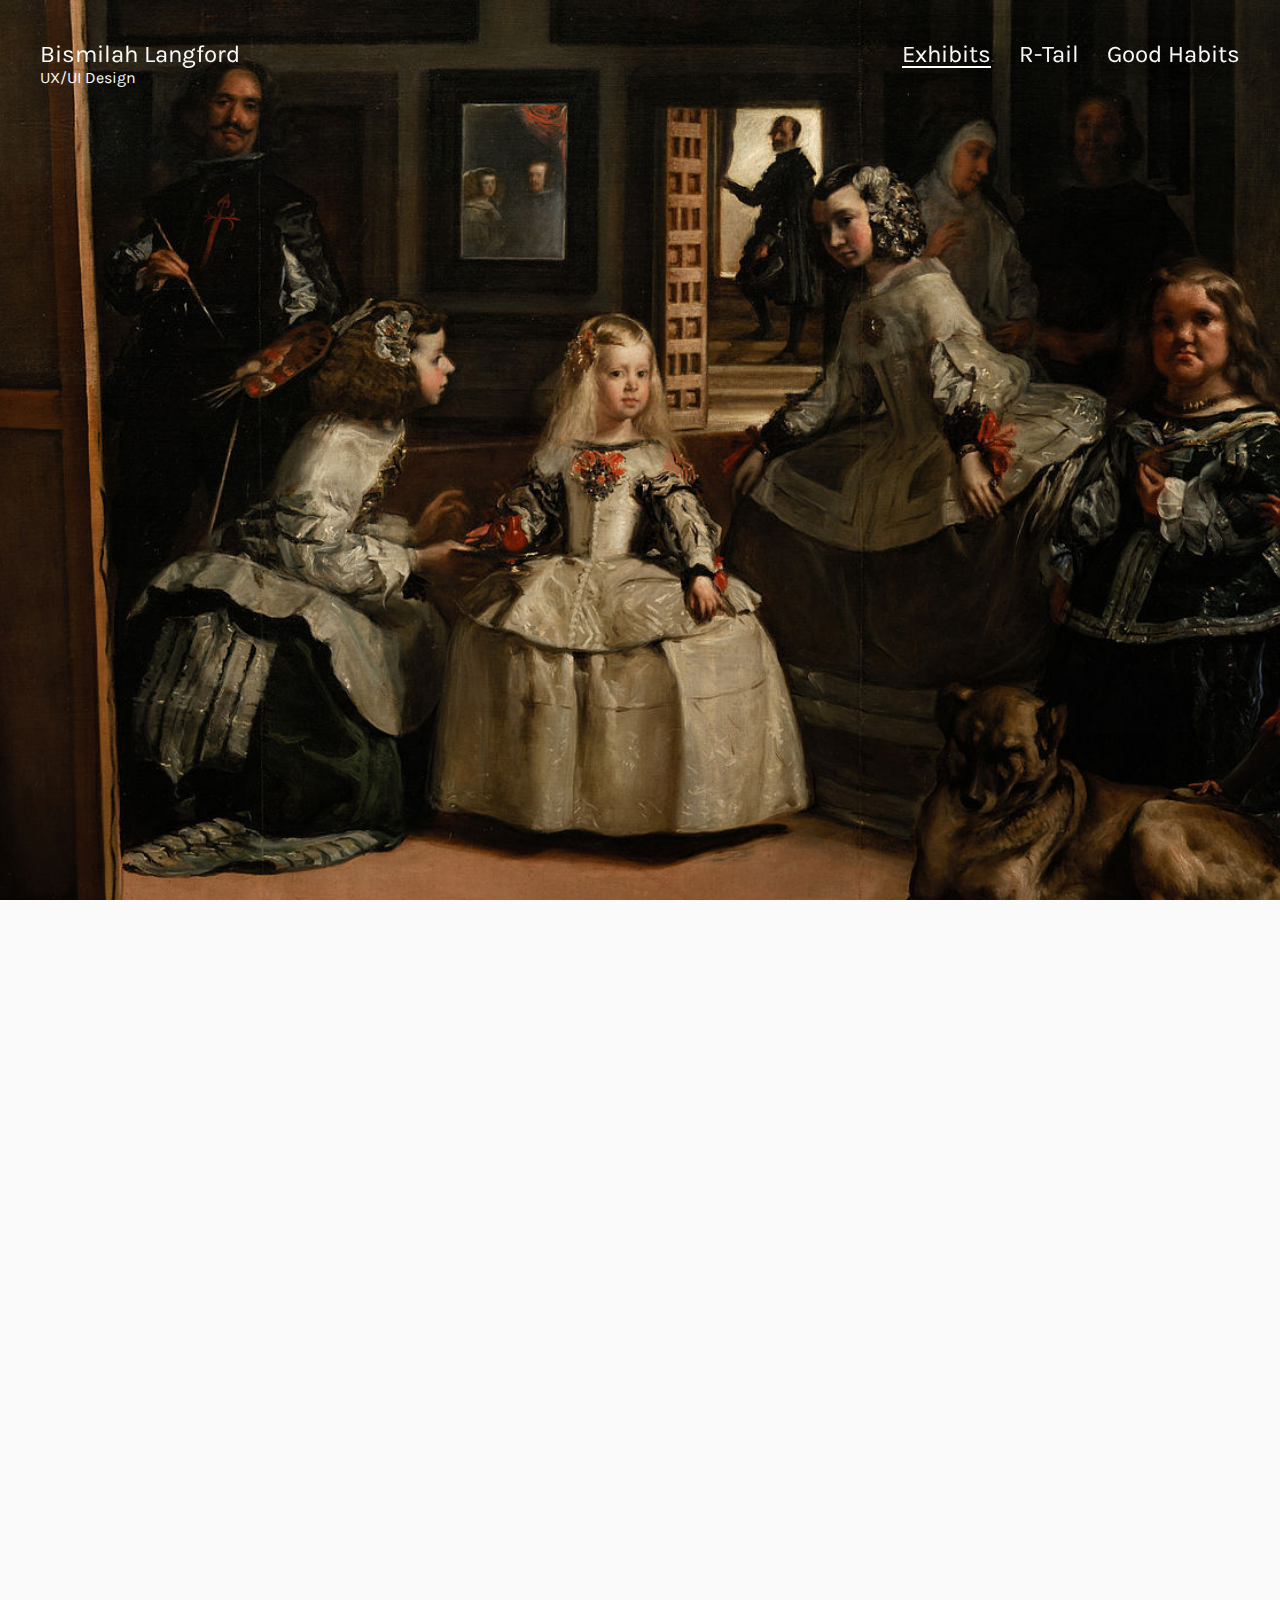
==== exhibits/index.html @ 6259ef2e "initial commit" ====
<!DOCTYPE html>
<html lang="en">
  <head>
    <meta charset="utf-8" />
    <link rel="shortcut icon" href="icons/favicon.ico" />
    <meta name="viewport" content="width=device-width, initial-scale=1" />
    <meta name="theme-color" content="#FFFFFF" />
    <link rel="manifest" href="manifest.json" />
    <link rel="canonical" href="/" />

    <meta content="yes" name="apple-mobile-web-app-capable" />
    <meta content="default" name="apple-mobile-web-app-status-bar-style" />
    <meta content="#FFFFFF" name="theme-color" />

    <meta content="website" property="og:type" />
    <meta content="Bismilah Langford. UX/UI Design" property="og:site_name" />
    <meta content="summary_large_image" name="twitter:card" />
    <meta content="Bismilah Langford. UX/UI Design" name="twitter:text:title" />
    <meta content="/" property="og:url" />
    <meta content="/" name="twitter:url" />
    <meta content="social.png" property="og:image" />
    <meta content="1329" property="og:image:width" />
    <meta content="664" property="og:image:height" />
    <meta content="social.png" name="twitter:image" />
    <meta content="1329" name="twitter:image:width" />
    <meta content="664" name="twitter:image:height" />
    <meta content="social.png" property="og:image" />
    <meta content="1329" property="og:image:width" />
    <meta content="664" property="og:image:height" />

    <meta content="@bislangford" name="twitter:site" />
    <meta content="@bislangford" name="twitter:creator" />

    <meta
      content="Bismilah Langford. UX/UI Design"
      name="apple-mobile-web-app-title"
    />
    <meta content="Bismilah Langford. UX/UI Design" property="og:title" />
    <meta content="Bismilah Langford. UX/UI Design" name="twitter:title" />
    <title>Bismilah Langford. UX/UI Design</title>

    <meta property="og:description" content="Bismilah Langford. UX/UI Design" />
    <meta
      name="twitter:description"
      content="Bismilah Langford. UX/UI Design"
    />
    <meta name="description" content="Bismilah Langford. UX/UI Design" />
    <link
      href="https://fonts.googleapis.com/css?family=Karla&display=swap"
      rel="stylesheet"
    />
    <link rel="stylesheet" href="../css/section.css" />
  </head>
  <body>
    <header>
      <a href="../" data-project="exhibits" class="active"
        >Bismilah Langford
      </a>
      <br />
      UX/UI Design
      <nav>
        <a href="#" data-project="exhibits" class="active">Exhibits</a>
        <a href="../r-tail" data-project="r-tail">R-Tail</a>
        <a href="../good-habits" data-project="good-habits">Good Habits</a>
      </nav>
      <img
        data-project="exhibits"
        src="../img/exhibits/cover.jpg"
        role="presentation"
      />
      <h2>
        Exhibits.<br />
        The app for art lovers.
      </h2>
    </header>
    <main>
      <section>
        <div class="content">
          <h3>UX Research</h3>
          <p class="description">
            Lorem ipsum dolor sit amet consectetur adipiscing elit magna, etiam
            curabitur dapibus habitasse enim sed dictumst, dignissim penatibus
            vestibulum nibh aliquet eleifend velit. Lacinia congue dis montes
            dapibus justo, inceptos accumsan ante tristique suscipit cum, sem
            fermentum maecenas magna. Pretium hendrerit venenatis euismod cras
            iaculis tristique dui penatibus pulvinar ante, taciti varius nisi
            habitasse lectus sodales purus mollis ultricies sed, porta enim
            lobortis aenean augue inceptos non ac diam.
          </p>
        </div>
        <div class="content">
          <h3>Wireframing</h3>
          <p class="description">
            Lorem ipsum dolor sit amet consectetur adipiscing elit magna, etiam
            curabitur dapibus habitasse enim sed dictumst, dignissim penatibus
            vestibulum nibh aliquet eleifend velit. Lacinia congue dis montes
            dapibus justo, inceptos accumsan ante tristique suscipit cum, sem
            fermentum maecenas magna. Pretium hendrerit venenatis euismod cras
            iaculis tristique dui penatibus pulvinar ante, taciti varius nisi
            habitasse lectus sodales purus mollis ultricies sed, porta enim
            lobortis aenean augue inceptos non ac diam.
          </p>
        </div>
        <div class="content">
          <h3>Visual Design</h3>
          <p class="description">
            Lorem ipsum dolor sit amet consectetur adipiscing elit magna, etiam
            curabitur dapibus habitasse enim sed dictumst, dignissim penatibus
            vestibulum nibh aliquet eleifend velit. Lacinia congue dis montes
            dapibus justo, inceptos accumsan ante tristique suscipit cum, sem
            fermentum maecenas magna. Pretium hendrerit venenatis euismod cras
            iaculis tristique dui penatibus pulvinar ante, taciti varius nisi
            habitasse lectus sodales purus mollis ultricies sed, porta enim
            lobortis aenean augue inceptos non ac diam.
          </p>
        </div>
        <div class="content">
          <h3>Prototype</h3>
          <p class="description">
            Lorem ipsum dolor sit amet consectetur adipiscing elit magna, etiam
            curabitur dapibus habitasse enim sed dictumst, dignissim penatibus
            vestibulum nibh aliquet eleifend velit. Lacinia congue dis montes
            dapibus justo, inceptos accumsan ante tristique suscipit cum, sem
            fermentum maecenas magna. Pretium hendrerit venenatis euismod cras
            iaculis tristique dui penatibus pulvinar ante, taciti varius nisi
            habitasse lectus sodales purus mollis ultricies sed, porta enim
            lobortis aenean augue inceptos non ac diam.
          </p>
        </div>
      </section>
      <aside>
        <div class="asideSection">
          <img
            data-project="exhibits"
            src="../img/exhibits/1.jpg"
            role="presentation"
          />
          0
        </div>
        <div class="asideSection">
          <img
            data-project="exhibits"
            src="../img/exhibits/2.jpg"
            role="presentation"
          />
          1
        </div>
        <div class="asideSection">
          <img
            data-project="exhibits"
            src="../img/exhibits/3.jpg"
            role="presentation"
          />
          2
        </div>
        <div class="asideSection">
          <img
            data-project="exhibits"
            src="../img/exhibits/4.jpg"
            role="presentation"
          />
          3
        </div>
      </aside>
    </main>
  </body>
  <script src="../js/section-scripts.js" async defer></script>
</html>
---- css/section.css ----
@import "./common.css";

header {
  animation: shrink-cover 500ms ease-in-out forwards;
}

@keyframes shrink-cover {
  100% {
    height: 70vh;
  }
}

nav {
  position: absolute;
  top: var(--margin);
  right: var(--margin);
  z-index: 1;
}

a,
a:visited {
  color: #fafafa;
  text-decoration: none;
  font-size: 3rem;
  filter: drop-shadow(0 0rem 1rem rgba(0, 0, 0, 0.1));
}

nav a {
  margin-left: 3rem;
}

nav a:hover,
nav a.active {
  background-image: linear-gradient(
    transparent 92%,
    rgba(255, 255, 255, 1) 92%
  );
}

header h2 {
  position: absolute;
  bottom: 35vh;
  font-size: 6rem;
  color: #fafafa;
  opacity: 0;
  animation: appear 1000ms ease-in-out forwards;
  filter: var(--shadow);
  transform: translateY(50%);
}

@keyframes appear {
  100% {
    opacity: 1;
  }
}

main {
  position: relative;
  display: flex;
}

section {
  flex: 1;
  opacity: 0;
  animation: appear 500ms ease-in-out forwards 1000ms;
  padding: 0 calc(var(--margin) * 2) 0 var(--margin);
}

section .content {
  display: flex;
  flex-direction: column;
  justify-content: center;
  height: 100vh;
  max-width: 80rem;
  transition: opacity 500ms linear;
}

section .content h3 {
  font-size: 4rem;
  line-height: 6rem;
}

section .content .description {
  font-size: 3rem;
  line-height: 4rem;
}

aside {
  position: sticky;
  top: 0;
  flex: 1;
  height: 100vh;
}

.asideSection {
  position: absolute;
  top: 0;
  width: 100%;
  height: 100%;
  opacity: 0;
  transition: opacity 500ms linear;
}

.asideSection img {
  width: 100%;
  height: 100%;
  object-position: center center;
  object-fit: contain;
}
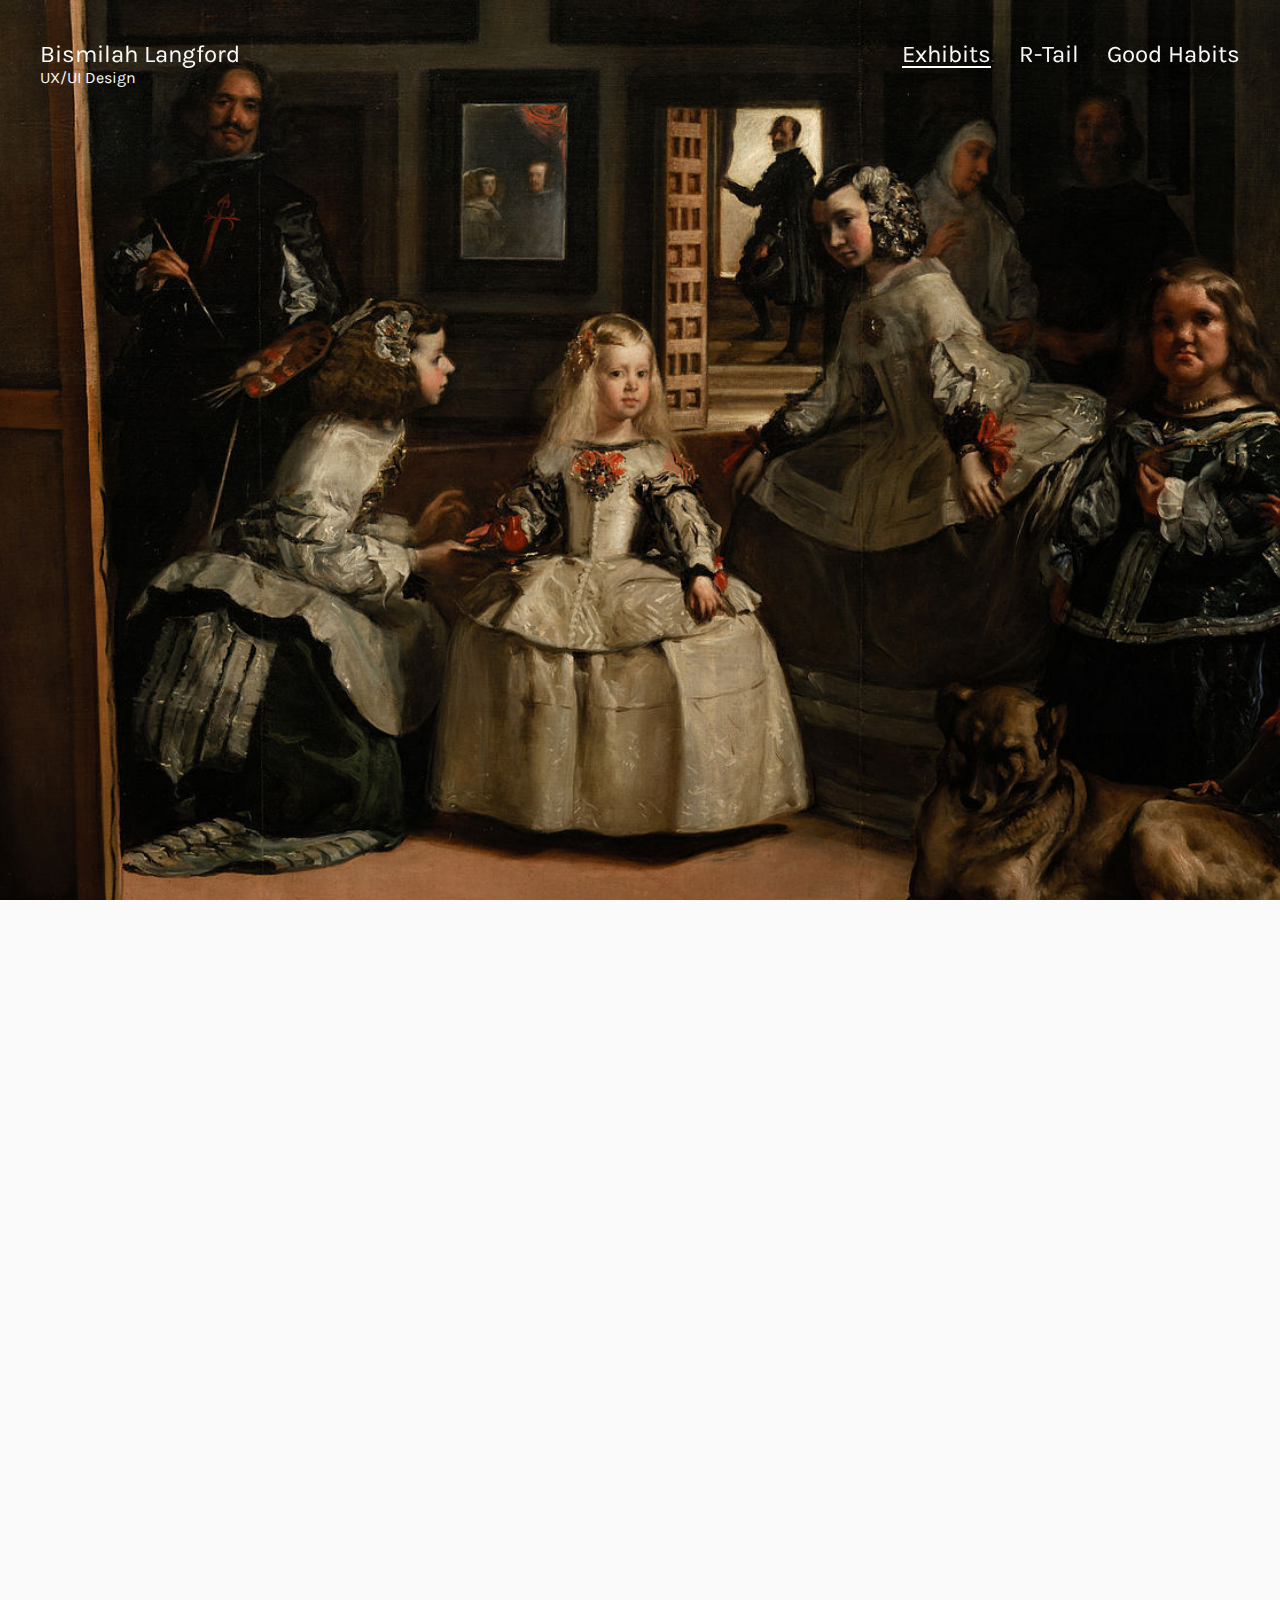
==== commit 2be009d1: "adds exhibits content" ====
--- a/exhibits/index.html
+++ b/exhibits/index.html
@@ -53,113 +53,90 @@
   </head>
   <body>
     <header>
-      <a href="../" data-project="exhibits" class="active"
-        >Bismilah Langford
-      </a>
+      <a href="../" class="active">Bismilah Langford</a>
       <br />
       UX/UI Design
       <nav>
-        <a href="#" data-project="exhibits" class="active">Exhibits</a>
-        <a href="../r-tail" data-project="r-tail">R-Tail</a>
-        <a href="../good-habits" data-project="good-habits">Good Habits</a>
+        <a href="#" class="active">Exhibits</a>
+        <a href="../r-tail">R-Tail</a>
+        <a href="../good-habits">Good Habits</a>
       </nav>
       <img
-        data-project="exhibits"
         src="../img/exhibits/cover.jpg"
         role="presentation"
       />
       <h2>
-        Exhibits.<br />
-        The app for art lovers.
+        Exhibits<br />
+        La app para los aficionados al arte
       </h2>
     </header>
     <main>
       <section>
         <div class="content">
-          <h3>UX Research</h3>
+          <h3>Exhibits busca mejorar la experiencia de los asistentes a museos y exposiciones</h3>
+        </div>
+        <div class="content">
+          <h3>User Research</h3>
           <p class="description">
-            Lorem ipsum dolor sit amet consectetur adipiscing elit magna, etiam
-            curabitur dapibus habitasse enim sed dictumst, dignissim penatibus
-            vestibulum nibh aliquet eleifend velit. Lacinia congue dis montes
-            dapibus justo, inceptos accumsan ante tristique suscipit cum, sem
-            fermentum maecenas magna. Pretium hendrerit venenatis euismod cras
-            iaculis tristique dui penatibus pulvinar ante, taciti varius nisi
-            habitasse lectus sodales purus mollis ultricies sed, porta enim
-            lobortis aenean augue inceptos non ac diam.
+              Un alto porcentaje de los usuarios encuestados cree que podría haber disfrutado más de una exposición si hubiera más información sobre las obras o ésta fuera más amena y variada. Además, el 100% afirma haberse perdido una exposición que consideraban interesante por “no enterarse a tiempo”.
           </p>
         </div>
         <div class="content">
-          <h3>Wireframing</h3>
           <p class="description">
-            Lorem ipsum dolor sit amet consectetur adipiscing elit magna, etiam
-            curabitur dapibus habitasse enim sed dictumst, dignissim penatibus
-            vestibulum nibh aliquet eleifend velit. Lacinia congue dis montes
-            dapibus justo, inceptos accumsan ante tristique suscipit cum, sem
-            fermentum maecenas magna. Pretium hendrerit venenatis euismod cras
-            iaculis tristique dui penatibus pulvinar ante, taciti varius nisi
-            habitasse lectus sodales purus mollis ultricies sed, porta enim
-            lobortis aenean augue inceptos non ac diam.
+            Exhibits soluciona estos problemas a través de 3 funcionalidades:
+            <br>
+            <br>
+            <h3>Contenido didáctico</h3>
+            Información sobre el contexto histórico, las
+            técnicas utilizadas o los datos biográficos del artista presentada
+            de manera breve y amena.
           </p>
         </div>
         <div class="content">
-          <h3>Visual Design</h3>
+          <h3>Audioguías</h3>
           <p class="description">
-            Lorem ipsum dolor sit amet consectetur adipiscing elit magna, etiam
-            curabitur dapibus habitasse enim sed dictumst, dignissim penatibus
-            vestibulum nibh aliquet eleifend velit. Lacinia congue dis montes
-            dapibus justo, inceptos accumsan ante tristique suscipit cum, sem
-            fermentum maecenas magna. Pretium hendrerit venenatis euismod cras
-            iaculis tristique dui penatibus pulvinar ante, taciti varius nisi
-            habitasse lectus sodales purus mollis ultricies sed, porta enim
-            lobortis aenean augue inceptos non ac diam.
+            Los usuarios pueden acceder a información sobre las obras enfocando la cámara del dispositivo a las mismas.
           </p>
         </div>
         <div class="content">
-          <h3>Prototype</h3>
+          <h3>Notificaciones</h3>
           <p class="description">
-            Lorem ipsum dolor sit amet consectetur adipiscing elit magna, etiam
-            curabitur dapibus habitasse enim sed dictumst, dignissim penatibus
-            vestibulum nibh aliquet eleifend velit. Lacinia congue dis montes
-            dapibus justo, inceptos accumsan ante tristique suscipit cum, sem
-            fermentum maecenas magna. Pretium hendrerit venenatis euismod cras
-            iaculis tristique dui penatibus pulvinar ante, taciti varius nisi
-            habitasse lectus sodales purus mollis ultricies sed, porta enim
-            lobortis aenean augue inceptos non ac diam.
+            Los usuarios reciben alertas cuando las exposiciones que han marcado como favoritas están a punto de empezar o acabar.
           </p>
         </div>
       </section>
       <aside>
         <div class="asideSection">
-          <img
-            data-project="exhibits"
-            src="../img/exhibits/1.jpg"
-            role="presentation"
-          />
-          0
+          <div class="phone">
+            <video src="../img/exhibits/home+tarjetas.mp4" role="presentation" autoplay loop no-controls></video>
+          </div>
         </div>
         <div class="asideSection">
           <img
-            data-project="exhibits"
-            src="../img/exhibits/2.jpg"
+            src="../img/exhibits/wireframes.png"
             role="presentation"
           />
-          1
         </div>
         <div class="asideSection">
-          <img
-            data-project="exhibits"
-            src="../img/exhibits/3.jpg"
-            role="presentation"
-          />
-          2
+            <div class="phone">
+              <video src="../img/exhibits/contenido-didactico.mp4" role="presentation" autoplay loop no-controls></video>
+          </div>
         </div>
         <div class="asideSection">
-          <img
-            data-project="exhibits"
-            src="../img/exhibits/4.jpg"
-            role="presentation"
-          />
-          3
+          <div class="phone">
+            <img
+              src="../img/exhibits/auduioguias.jpg"
+              role="presentation"
+            />
+          </div>
+        </div>
+        <div class="asideSection">
+          <div class="phone">
+            <img
+              src="../img/exhibits/notificaciones.jpg"
+              role="presentation"
+            />
+          </div>
         </div>
       </aside>
     </main>
--- a/css/section.css
+++ b/css/section.css
@@ -60,10 +60,10 @@
 }
 
 section {
-  flex: 1;
+  width: 33.33%;
   opacity: 0;
   animation: appear 500ms ease-in-out forwards 1000ms;
-  padding: 0 calc(var(--margin) * 2) 0 var(--margin);
+  padding: 0 var(--margin) 0 var(--margin);
 }
 
 section .content {
@@ -73,16 +73,17 @@
   height: 100vh;
   max-width: 80rem;
   transition: opacity 500ms linear;
+  letter-spacing: 0;
 }
 
 section .content h3 {
-  font-size: 4rem;
-  line-height: 6rem;
+  font-size: 3rem;
+  line-height: 5rem;
 }
 
 section .content .description {
-  font-size: 3rem;
-  line-height: 4rem;
+  font-size: 2.5rem;
+  line-height: 3rem;
 }
 
 aside {
@@ -107,3 +108,21 @@
   object-position: center center;
   object-fit: contain;
 }
+
+.asideSection .phone {
+  width: 100%;
+  height: 100%;
+  background: url("../img/phone.png") center center no-repeat;
+  background-size: auto 100vh;
+  position: relative;
+}
+
+.asideSection .phone img,
+.asideSection .phone video {
+  width: auto;
+  height: 63.84%;
+  position: absolute;
+  top: 50%;
+  right: 50%;
+  transform: translate(50%, -50%);
+}
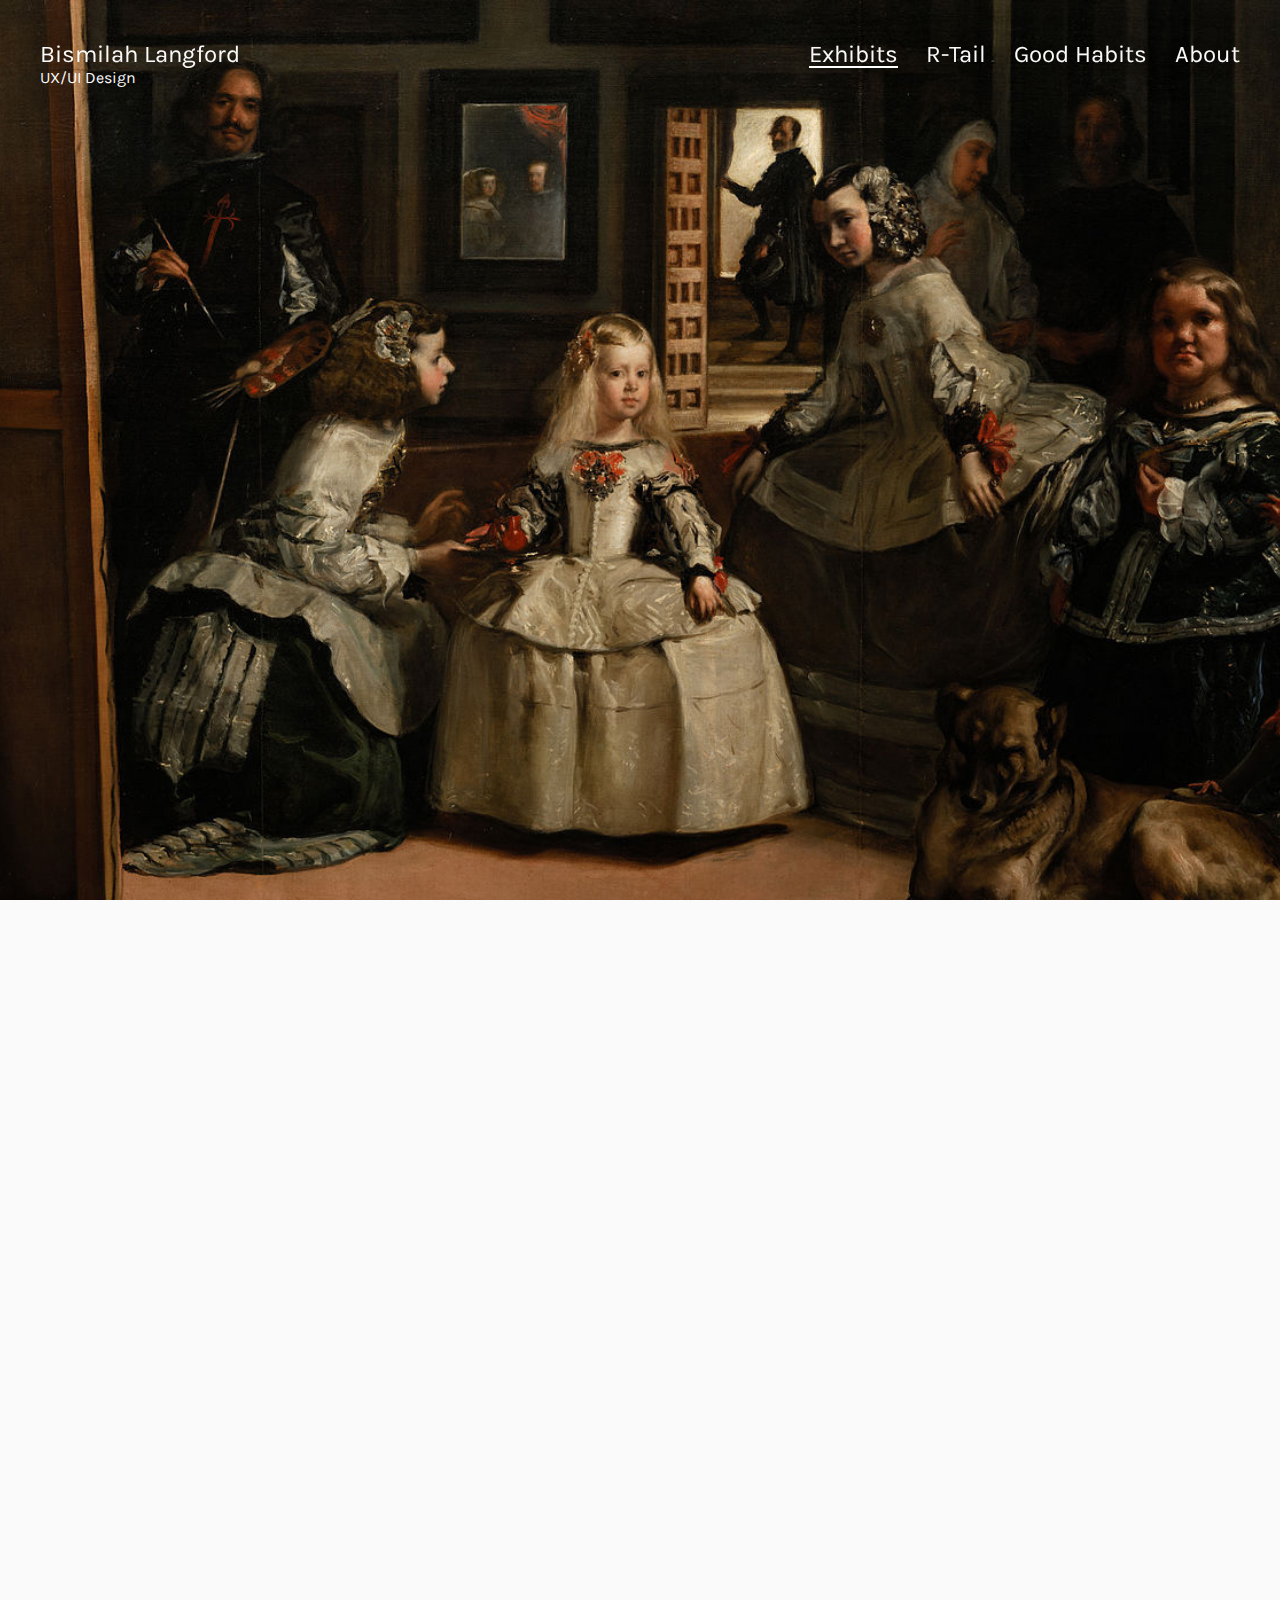
==== commit 0603bb6a: "last" ====
--- a/exhibits/index.html
+++ b/exhibits/index.html
@@ -53,18 +53,16 @@
   </head>
   <body>
     <header>
-      <a href="../" class="active">Bismilah Langford</a>
+      <a href="../">Bismilah Langford</a>
       <br />
       UX/UI Design
       <nav>
         <a href="#" class="active">Exhibits</a>
         <a href="../r-tail">R-Tail</a>
         <a href="../good-habits">Good Habits</a>
+        <a href="https://www.linkedin.com/in/bismilahlf/">About</a>
       </nav>
-      <img
-        src="../img/exhibits/cover.jpg"
-        role="presentation"
-      />
+      <img src="../img/exhibits/cover.jpg" role="presentation" />
       <h2>
         Exhibits<br />
         La app para los aficionados al arte
@@ -73,70 +71,66 @@
     <main>
       <section>
         <div class="content">
-          <h3>Exhibits busca mejorar la experiencia de los asistentes a museos y exposiciones</h3>
+          <h3>
+            Exhibits busca mejorar la experiencia de los asistentes a museos y
+            exposiciones
+          </h3>
         </div>
         <div class="content">
           <h3>User Research</h3>
           <p class="description">
-              Un alto porcentaje de los usuarios encuestados cree que podría haber disfrutado más de una exposición si hubiera más información sobre las obras o ésta fuera más amena y variada. Además, el 100% afirma haberse perdido una exposición que consideraban interesante por “no enterarse a tiempo”.
+            Un 45 % de los encuestados opinó que en su última visita a una
+            exposición no había suficiente información sobre las obras o ésta
+            les resultó poco variada o amena. Además, el 100 % afirmó haberse
+            perdido una exposición que consideraban interesante por “no
+            enterarse a tiempo”.
           </p>
         </div>
         <div class="content">
+          FEATURES
+          <h3>Contenido didáctico</h3>
           <p class="description">
-            Exhibits soluciona estos problemas a través de 3 funcionalidades:
-            <br>
-            <br>
-            <h3>Contenido didáctico</h3>
-            Información sobre el contexto histórico, las
-            técnicas utilizadas o los datos biográficos del artista presentada
-            de manera breve y amena.
+            Información sobre el contexto histórico, las técnicas utilizadas o
+            los datos biográficos del artista presentada de manera breve y
+            amena.
           </p>
         </div>
         <div class="content">
+          FEATURES
           <h3>Audioguías</h3>
           <p class="description">
-            Los usuarios pueden acceder a información sobre las obras enfocando la cámara del dispositivo a las mismas.
+            Los usuarios pueden acceder a información sobre las obras enfocando
+            la cámara del dispositivo a las mismas.
           </p>
         </div>
         <div class="content">
+          FEATURES
           <h3>Notificaciones</h3>
           <p class="description">
-            Los usuarios reciben alertas cuando las exposiciones que han marcado como favoritas están a punto de empezar o acabar.
+            Los usuarios reciben alertas cuando las exposiciones que han marcado
+            como favoritas están a punto de empezar o acabar.
           </p>
         </div>
       </section>
       <aside>
-        <div class="asideSection">
-          <div class="phone">
-            <video src="../img/exhibits/home+tarjetas.mp4" role="presentation" autoplay loop no-controls></video>
-          </div>
+        <div class="asideSection phone">
+          <video src="../img/exhibits/home+tarjetas.mp4" autoplay loop></video>
         </div>
         <div class="asideSection">
-          <img
-            src="../img/exhibits/wireframes.png"
-            role="presentation"
-          />
+          <img src="../img/exhibits/wireframes.png" />
         </div>
-        <div class="asideSection">
-            <div class="phone">
-              <video src="../img/exhibits/contenido-didactico.mp4" role="presentation" autoplay loop no-controls></video>
-          </div>
+        <div class="asideSection phone">
+          <video
+            src="../img/exhibits/contenido-didactico.mp4"
+            autoplay
+            loop
+          ></video>
         </div>
-        <div class="asideSection">
-          <div class="phone">
-            <img
-              src="../img/exhibits/auduioguias.jpg"
-              role="presentation"
-            />
-          </div>
+        <div class="asideSection phone">
+          <img src="../img/exhibits/auduioguias.jpg" />
         </div>
-        <div class="asideSection">
-          <div class="phone">
-            <img
-              src="../img/exhibits/notificaciones.jpg"
-              role="presentation"
-            />
-          </div>
+        <div class="asideSection phone">
+          <img src="../img/exhibits/notificaciones.jpg" />
         </div>
       </aside>
     </main>
--- a/css/section.css
+++ b/css/section.css
@@ -46,6 +46,7 @@
   animation: appear 1000ms ease-in-out forwards;
   filter: var(--shadow);
   transform: translateY(50%);
+  text-shadow: 0 2px 5px rgba(0, 0, 0, 0.05);
 }
 
 @keyframes appear {
@@ -60,7 +61,7 @@
 }
 
 section {
-  width: 33.33%;
+  width: 40%;
   opacity: 0;
   animation: appear 500ms ease-in-out forwards 1000ms;
   padding: 0 var(--margin) 0 var(--margin);
@@ -73,7 +74,7 @@
   height: 100vh;
   max-width: 80rem;
   transition: opacity 500ms linear;
-  letter-spacing: 0;
+  letter-spacing: -0.03em;
 }
 
 section .content h3 {
@@ -100,6 +101,7 @@
   height: 100%;
   opacity: 0;
   transition: opacity 500ms linear;
+  overflow: hidden;
 }
 
 .asideSection img {
@@ -109,16 +111,13 @@
   object-fit: contain;
 }
 
-.asideSection .phone {
-  width: 100%;
-  height: 100%;
+.asideSection.phone {
   background: url("../img/phone.png") center center no-repeat;
   background-size: auto 100vh;
-  position: relative;
 }
 
-.asideSection .phone img,
-.asideSection .phone video {
+.asideSection.phone img,
+.asideSection.phone video {
   width: auto;
   height: 63.84%;
   position: absolute;
@@ -126,3 +125,22 @@
   right: 50%;
   transform: translate(50%, -50%);
 }
+
+.asideSection.web {
+  background: url("../img/web.png") center center no-repeat;
+  background-size: auto 100vh;
+}
+
+.asideSection.web img,
+.asideSection.web video {
+  width: auto;
+  height: 61.44%;
+  position: absolute;
+  top: 50%;
+  right: 50%;
+  transform: translate(50%, -50%);
+}
+
+.asideSection.cover img {
+  object-fit: cover;
+}
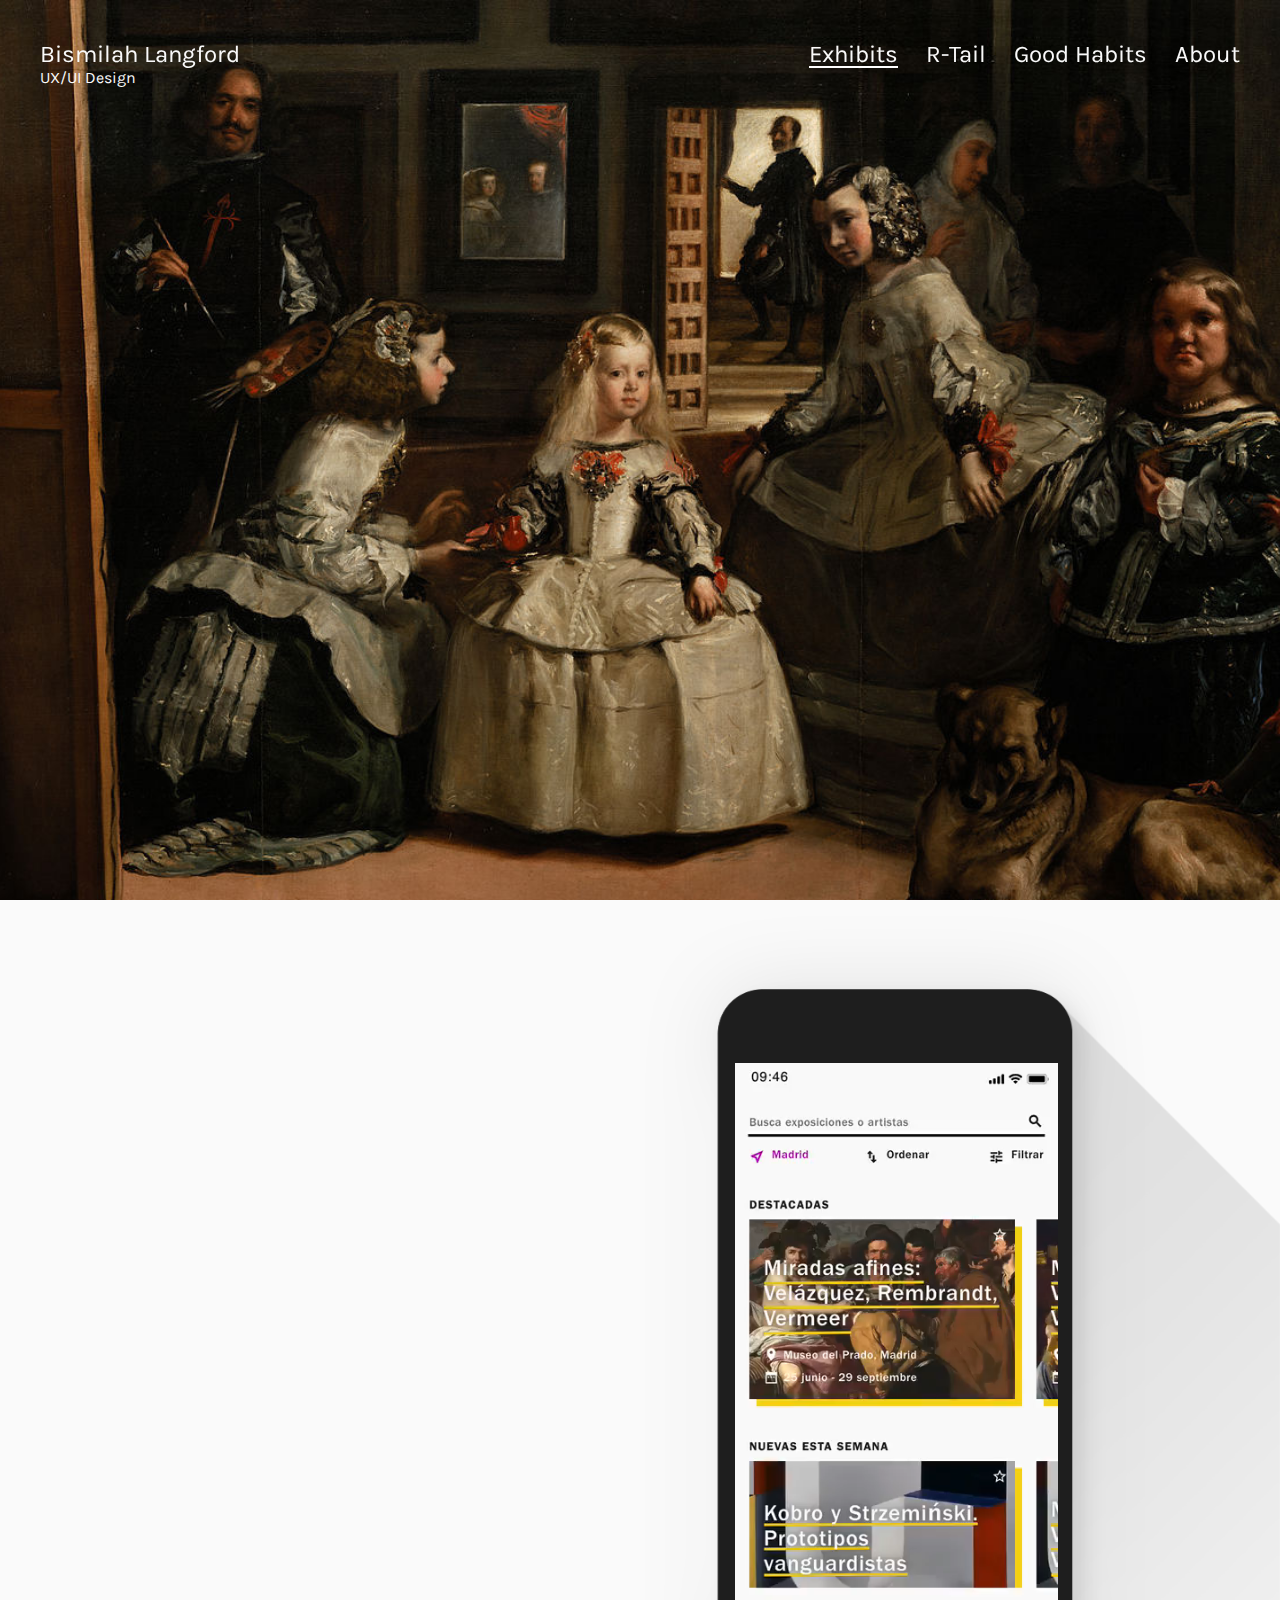
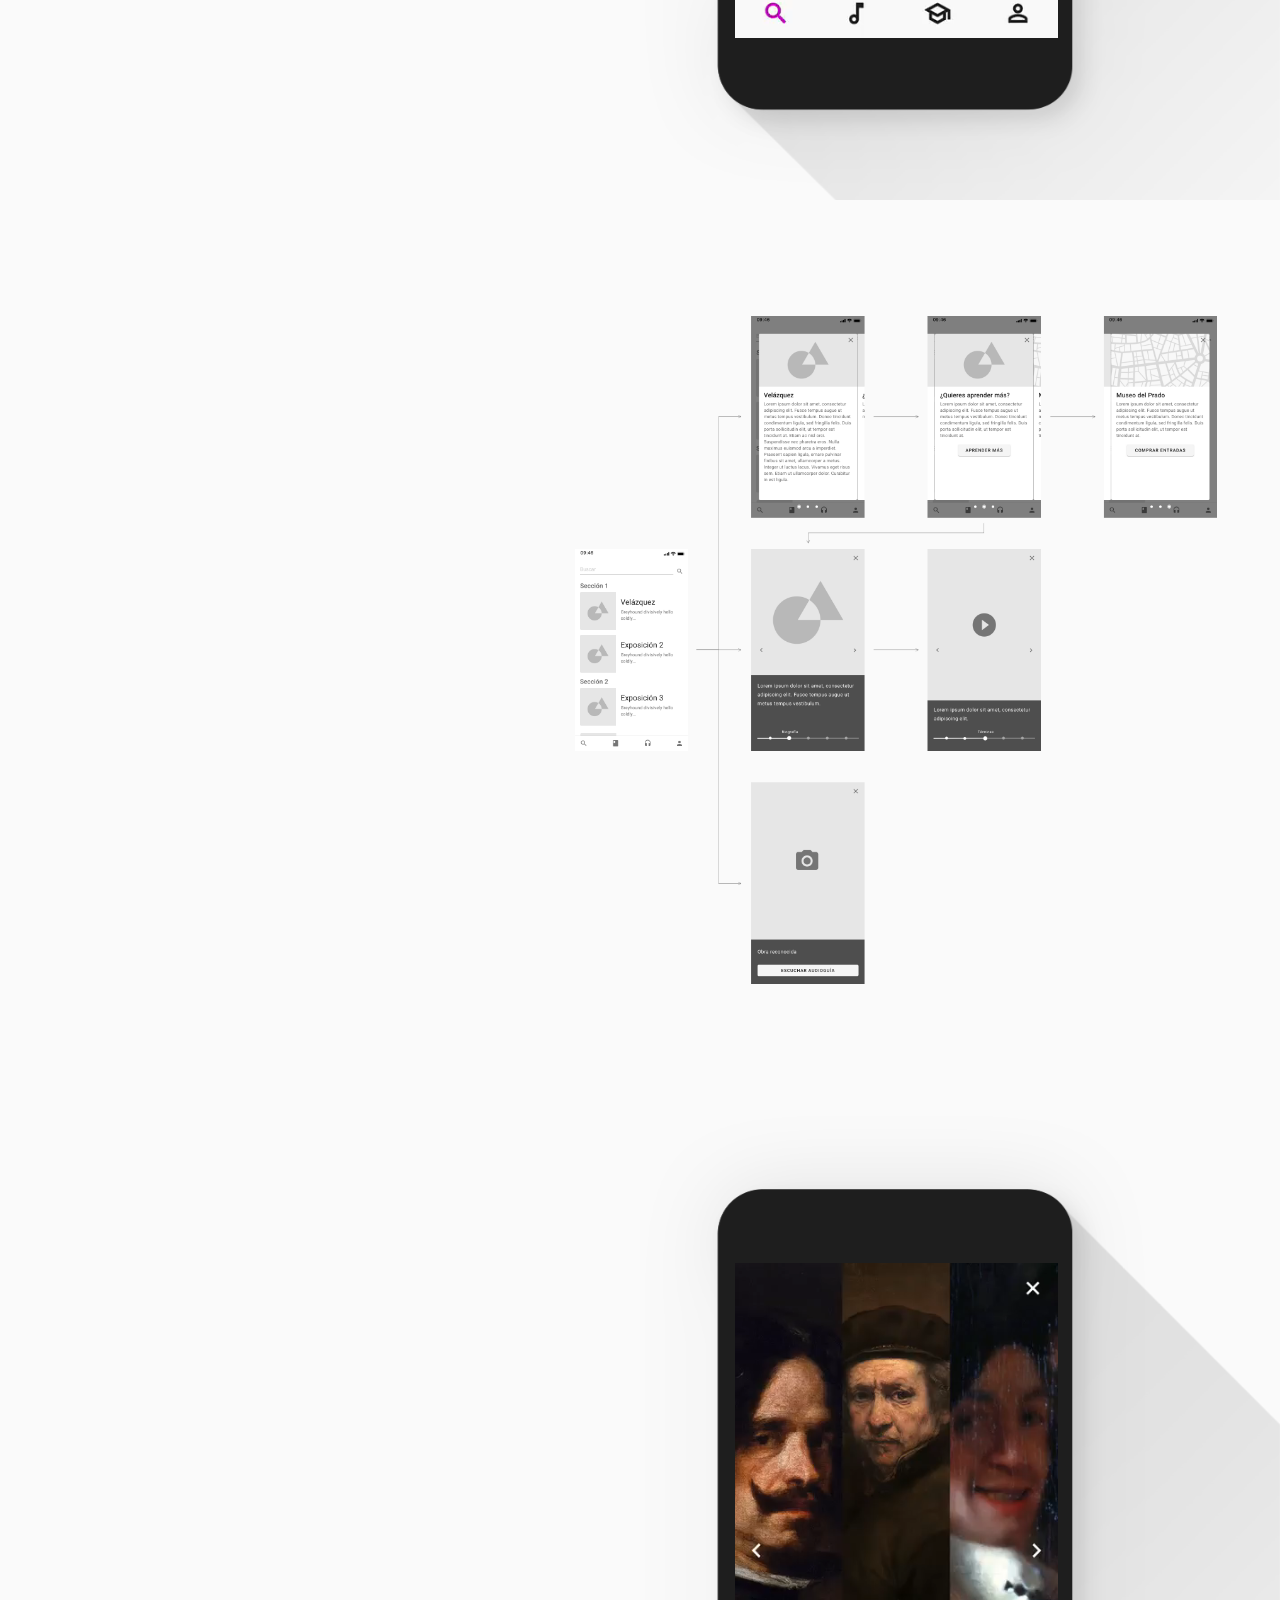
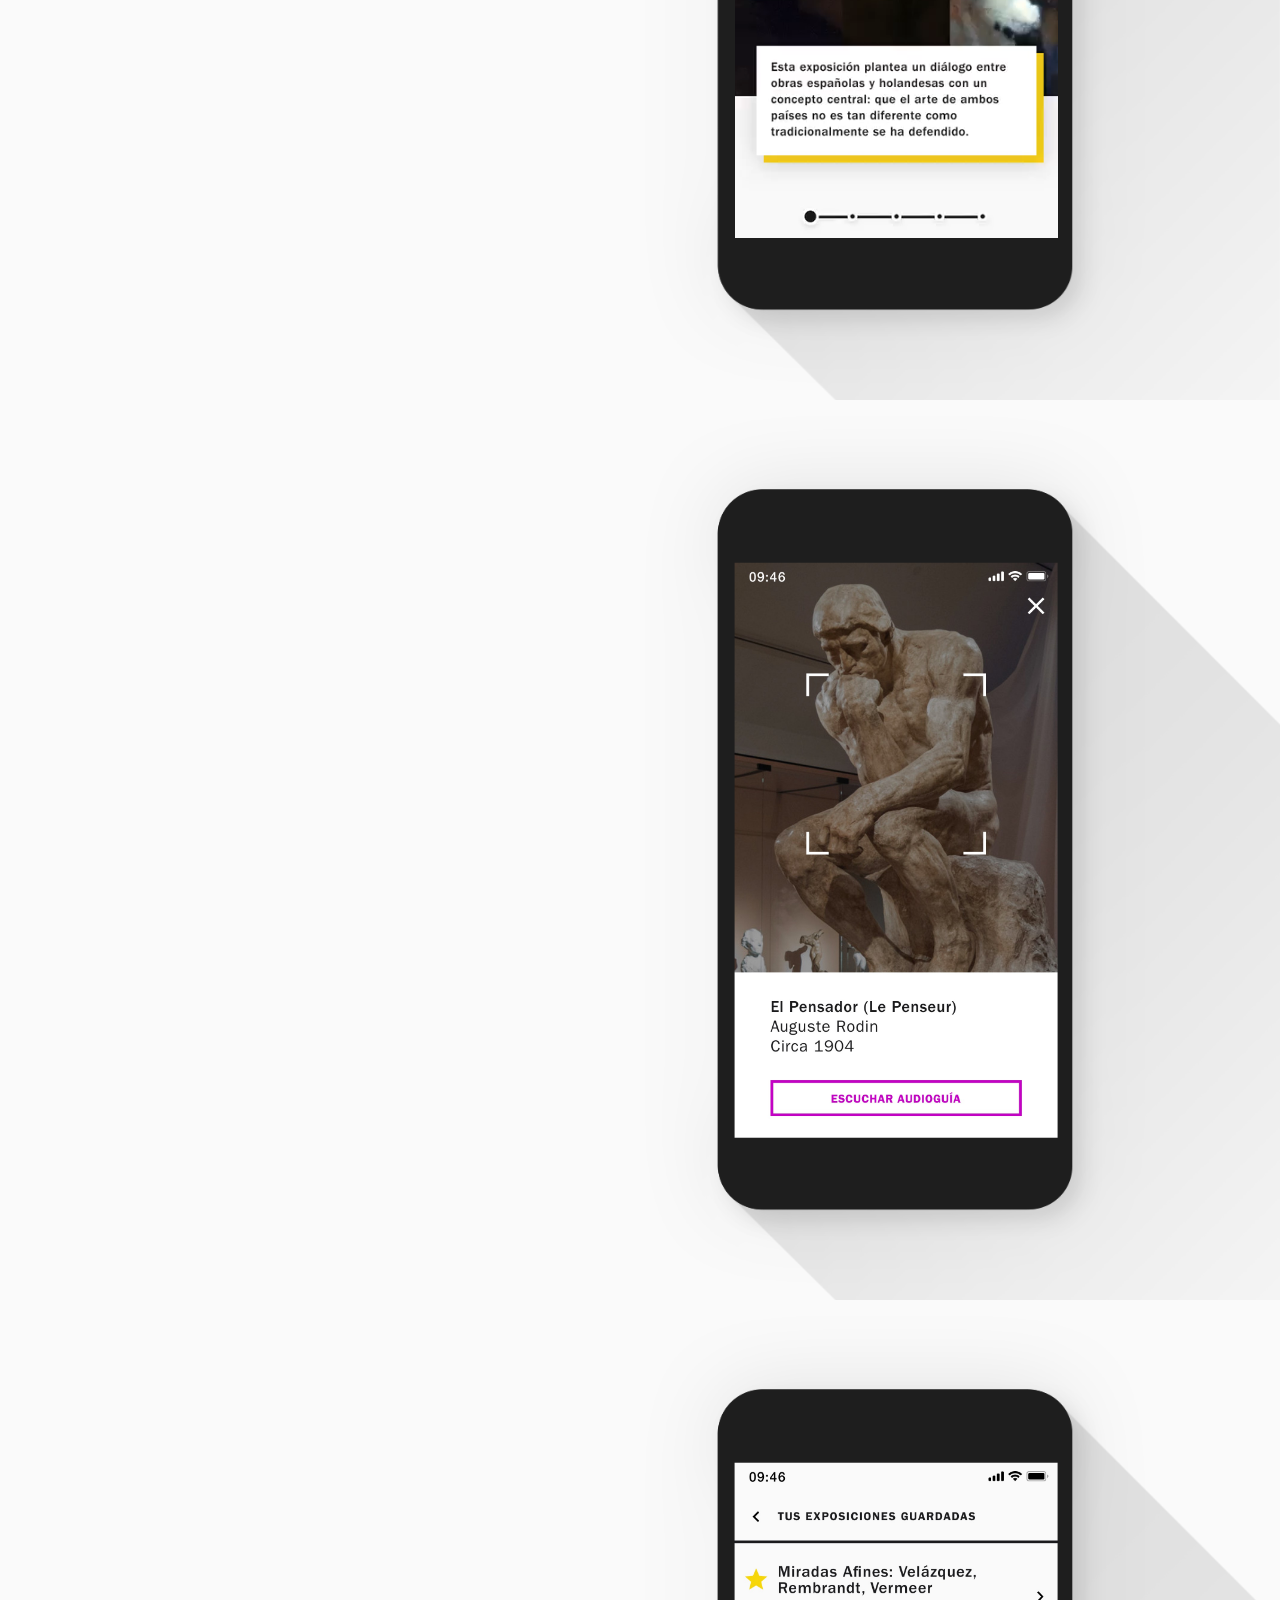
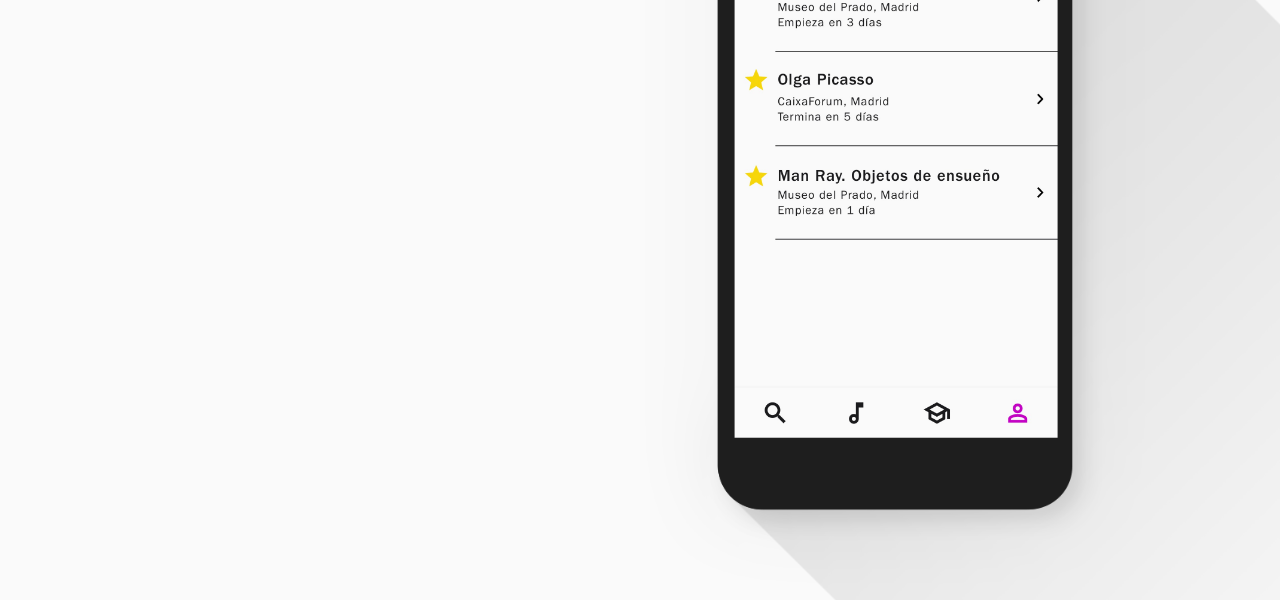
==== commit 5b8f870f: "mobile styles" ====
--- a/exhibits/index.html
+++ b/exhibits/index.html
@@ -70,13 +70,19 @@
     </header>
     <main>
       <section>
-        <div class="content">
+        <div class="container">
           <h3>
             Exhibits busca mejorar la experiencia de los asistentes a museos y
             exposiciones
           </h3>
         </div>
-        <div class="content">
+      </section>
+      <aside class="phone">
+        <video src="../img/exhibits/home+tarjetas.mp4" autoplay loop></video>
+      </aside>
+
+      <section>
+        <div class="container">
           <h3>User Research</h3>
           <p class="description">
             Un 45 % de los encuestados opinó que en su última visita a una
@@ -86,7 +92,13 @@
             enterarse a tiempo”.
           </p>
         </div>
-        <div class="content">
+      </section>
+      <aside>
+        <img src="../img/exhibits/wireframes.png" />
+      </aside>
+
+      <section>
+        <div class="container">
           FEATURES
           <h3>Contenido didáctico</h3>
           <p class="description">
@@ -95,7 +107,17 @@
             amena.
           </p>
         </div>
-        <div class="content">
+      </section>
+      <aside class="phone">
+        <video
+          src="../img/exhibits/contenido-didactico.mp4"
+          autoplay
+          loop
+        ></video>
+      </aside>
+
+      <section>
+        <div class="container">
           FEATURES
           <h3>Audioguías</h3>
           <p class="description">
@@ -103,7 +125,13 @@
             la cámara del dispositivo a las mismas.
           </p>
         </div>
-        <div class="content">
+      </section>
+      <aside class="phone">
+        <img src="../img/exhibits/auduioguias.jpg" />
+      </aside>
+
+      <section>
+        <div class="container">
           FEATURES
           <h3>Notificaciones</h3>
           <p class="description">
@@ -112,26 +140,8 @@
           </p>
         </div>
       </section>
-      <aside>
-        <div class="asideSection phone">
-          <video src="../img/exhibits/home+tarjetas.mp4" autoplay loop></video>
-        </div>
-        <div class="asideSection">
-          <img src="../img/exhibits/wireframes.png" />
-        </div>
-        <div class="asideSection phone">
-          <video
-            src="../img/exhibits/contenido-didactico.mp4"
-            autoplay
-            loop
-          ></video>
-        </div>
-        <div class="asideSection phone">
-          <img src="../img/exhibits/auduioguias.jpg" />
-        </div>
-        <div class="asideSection phone">
-          <img src="../img/exhibits/notificaciones.jpg" />
-        </div>
+      <aside class="phone">
+        <img src="../img/exhibits/notificaciones.jpg" />
       </aside>
     </main>
   </body>
--- a/css/section.css
+++ b/css/section.css
@@ -57,32 +57,27 @@
 
 main {
   position: relative;
-  display: flex;
 }
 
 section {
+  height: 100vh;
   width: 40%;
   opacity: 0;
   animation: appear 500ms ease-in-out forwards 1000ms;
   padding: 0 var(--margin) 0 var(--margin);
+  transition: opacity 500ms linear;
+  letter-spacing: -0.03em;
+  float: left;
+  display: flex;
+  align-items: center;
 }
 
-section .content {
-  display: flex;
-  flex-direction: column;
-  justify-content: center;
-  height: 100vh;
-  max-width: 80rem;
-  transition: opacity 500ms linear;
-  letter-spacing: -0.03em;
-}
-
-section .content h3 {
+section h3 {
   font-size: 3rem;
   line-height: 5rem;
 }
 
-section .content .description {
+section .description {
   font-size: 2.5rem;
   line-height: 3rem;
 }
@@ -90,34 +85,27 @@
 aside {
   position: sticky;
   top: 0;
-  flex: 1;
+  left: 40%;
+  width: 60%;
   height: 100vh;
-}
-
-.asideSection {
-  position: absolute;
-  top: 0;
-  width: 100%;
-  height: 100%;
-  opacity: 0;
   transition: opacity 500ms linear;
   overflow: hidden;
 }
 
-.asideSection img {
+aside img {
   width: 100%;
   height: 100%;
   object-position: center center;
   object-fit: contain;
 }
 
-.asideSection.phone {
+aside.phone {
   background: url("../img/phone.png") center center no-repeat;
   background-size: auto 100vh;
 }
 
-.asideSection.phone img,
-.asideSection.phone video {
+aside.phone img,
+aside.phone video {
   width: auto;
   height: 63.84%;
   position: absolute;
@@ -126,13 +114,13 @@
   transform: translate(50%, -50%);
 }
 
-.asideSection.web {
+aside.web {
   background: url("../img/web.png") center center no-repeat;
   background-size: auto 100vh;
 }
 
-.asideSection.web img,
-.asideSection.web video {
+aside.web img,
+aside.web video {
   width: auto;
   height: 61.44%;
   position: absolute;
@@ -141,6 +129,43 @@
   transform: translate(50%, -50%);
 }
 
-.asideSection.cover img {
+aside.cover img {
   object-fit: cover;
 }
+
+@media (max-width: 1024px) {
+  header h2 {
+    bottom: 30vh;
+    font-size: 5rem;
+  }
+
+  nav a:not(:last-of-type) {
+    display: none;
+  }
+
+  section {
+    height: auto;
+    width: 100%;
+    opacity: 1;
+    animation: none;
+    padding: calc(var(--margin) * 3) var(--margin);
+    letter-spacing: -0.03em;
+    float: unset;
+    display: block;
+  }
+
+  aside {
+    position: relative;
+    top: unset;
+    left: unset;
+    width: 100%;
+    height: 65vh;
+    transition: opacity 500ms linear;
+    overflow: hidden;
+  }
+
+  aside.web,
+  aside.phone {
+    background-size: auto 65vh;
+  }
+}
